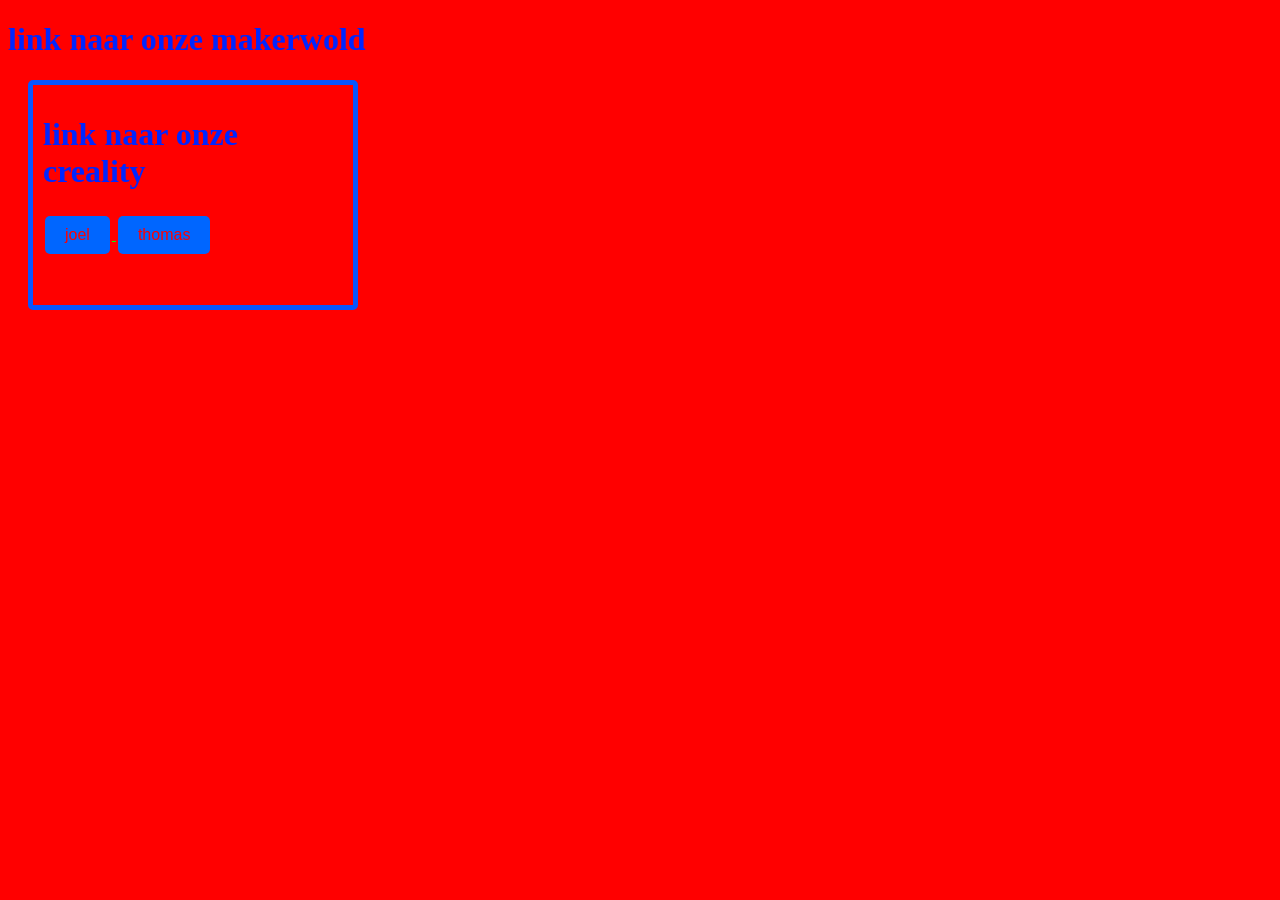
==== creality.html @ 9a40999e "d" ====
<!DOCTYPE html>
<html lang="en">
  <head>
    <link rel="stylesheet" href="style.css">
    <meta charset="UTF-8" />
    <meta name="viewport" content="width=device-width, initial-scale=1.0" />
    <title>Document</title>
  </head>
  <body>
      <h1>link naar onze makerwold</h1>
    <div class="makerworld-container">
      <h1>link naar onze creality</h1>
      <a href="https://www.creality.com">
        <button>joel</button>
      </a>
      <a href="https://www.creality.com">
        <button>thomas</button>
      </a>
    </div>
  </body>
</html>
---- style.css ----
body {
        background-color: #ff0000;
      }
      h1 {
        color: #0026ff;
      }
      p {
        color: #00b7ff;
      }
      a {
        color: #00ff00;
      }
      .makerworld-container {
        border: 5px solid rgb(7, 86, 255); border-radius: 5px; color: #000000; width: 300px; height: 200px; margin: 20px; padding: 10px;
      }
      .index-container {
        border: 5px solid rgb(7, 86, 255); border-radius: 5px; color: #000000; width: 300px; height: 200px; margin: 20px; padding: 10px;
      }
        button {
          background-color: #0066ff;
          color: #ff0000;
          border: none;
          padding: 10px 20px;
          text-align: center;
          text-decoration: none;
          display: inline-block;
          font-size: 16px;
          margin: 4px 2px;
          cursor: pointer;
          border-radius: 5px;
        }
          creality-container {
            border: 5px solid rgb(60, 255, 0); border-radius: 5px; color: #2b8309; width: 300px; height: 200px; margin: 20px; padding: 10px;
        }
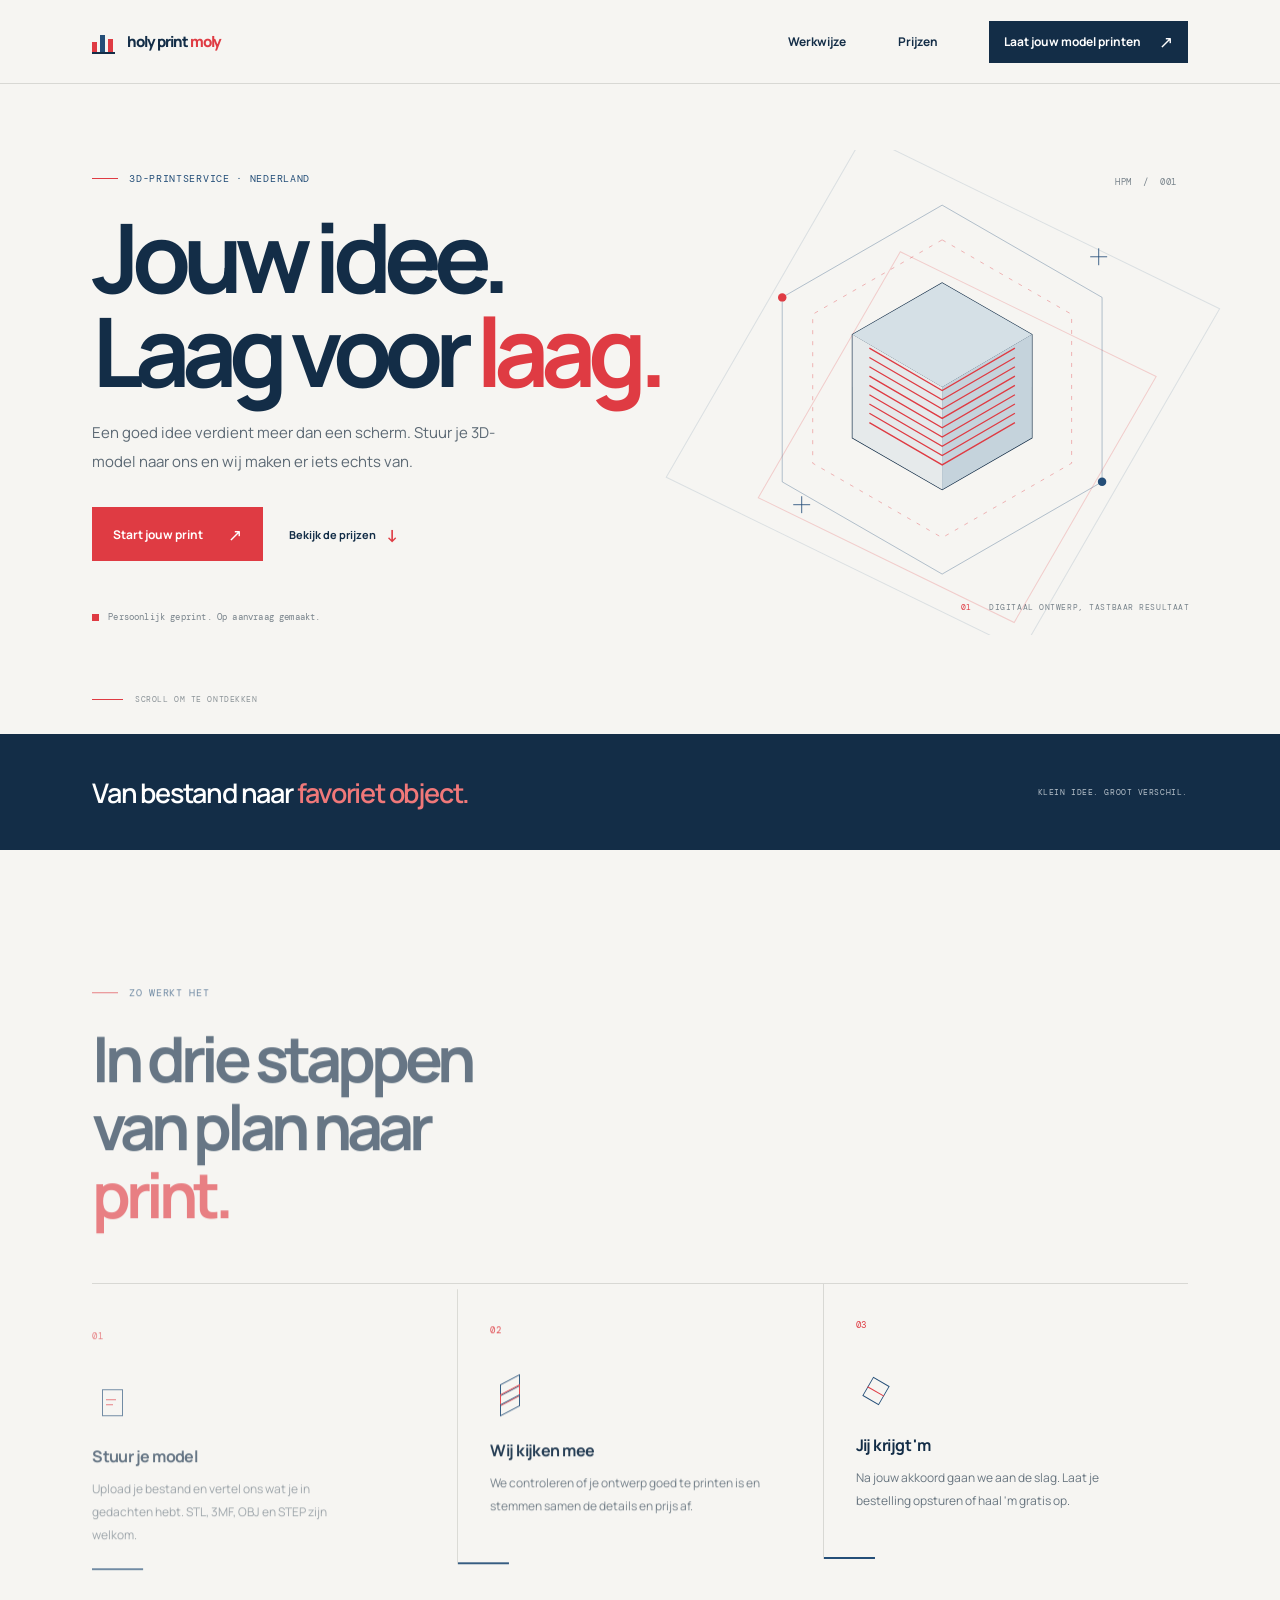
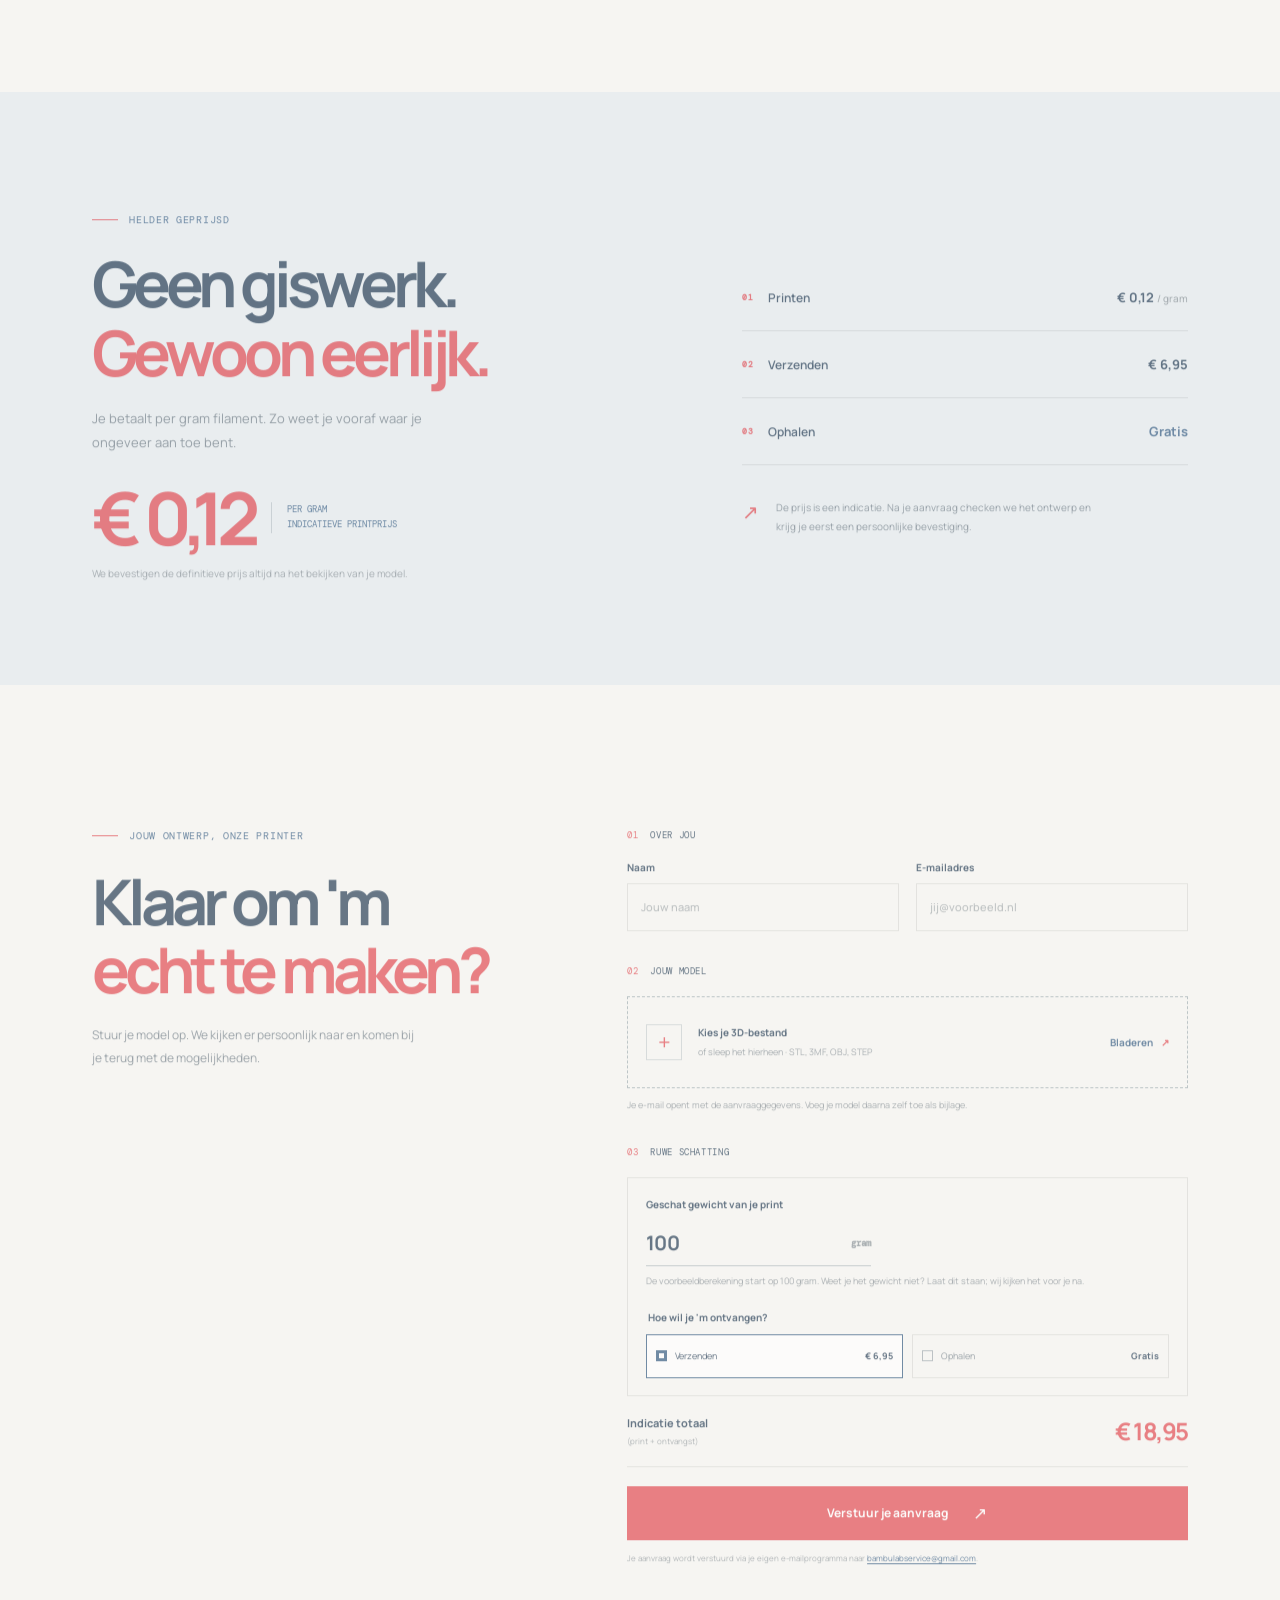
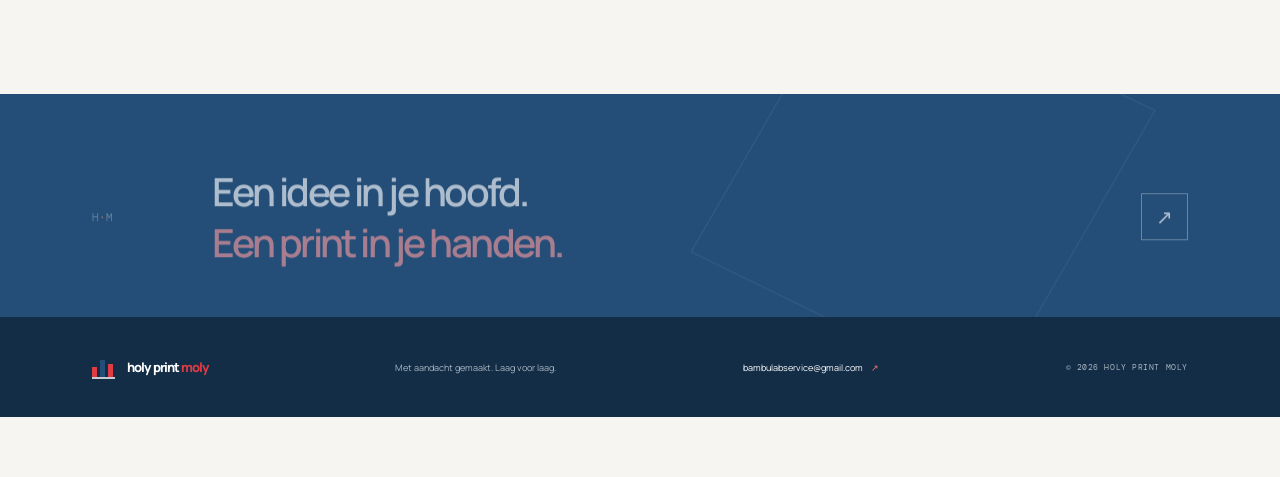
==== commit d5f26cb7: "uefhu wev" ====
--- a/creality.html
+++ b/creality.html
@@ -1,21 +1,12 @@
-<!DOCTYPE html>
-<html lang="en">
+<!doctype html>
+<html lang="nl">
   <head>
-    <link rel="stylesheet" href="style.css">
     <meta charset="UTF-8" />
     <meta name="viewport" content="width=device-width, initial-scale=1.0" />
-    <title>Document</title>
+    <meta http-equiv="refresh" content="0; url=./index.html" />
+    <title>Holy Print Moly</title>
   </head>
   <body>
-      <h1>link naar onze makerwold</h1>
-    <div class="makerworld-container">
-      <h1>link naar onze creality</h1>
-      <a href="https://www.creality.com">
-        <button>joel</button>
-      </a>
-      <a href="https://www.creality.com">
-        <button>thomas</button>
-      </a>
-    </div>
+    <p>Deze pagina is verhuisd. <a href="./index.html">Ga naar Holy Print Moly</a>.</p>
   </body>
 </html>
